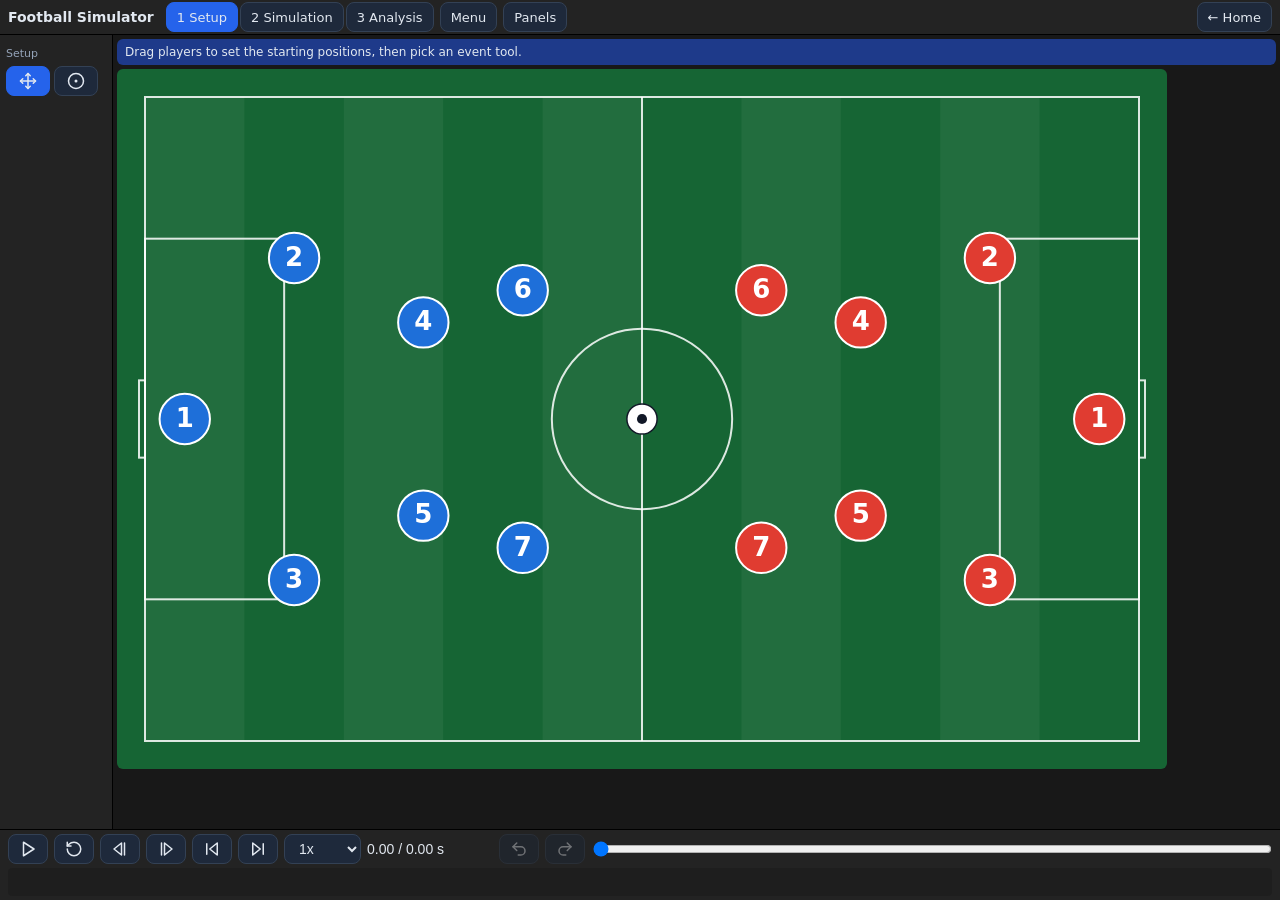
==== football-replay/index.html @ cb2933fd "ui: inline SVG icons (Lucide) with title and aria-label on tool and timeline buttons" ====
<!doctype html>
<html lang="en">
<head>
<meta charset="utf-8">
<meta name="viewport" content="width=device-width,initial-scale=1">
<title>Football Scenario Simulator</title>
<style>
*{box-sizing:border-box}
body{margin:0;height:100dvh;overflow:hidden;font-family:system-ui,"Segoe UI",Roboto,sans-serif;background:#1a1a1a;color:#e2e8f0}
button,select,input[type=checkbox],a.back,summary{min-height:44px}
button,a.back,summary{min-width:44px;display:inline-flex;align-items:center;justify-content:center;font:inherit;font-size:13px;background:#1e293b;color:#e2e8f0;border:1px solid #334155;border-radius:8px;padding:4px 10px;cursor:pointer;text-decoration:none;list-style:none}
summary::-webkit-details-marker{display:none}
button:hover,summary:hover{border-color:#64748b}
button.tool.on,button[aria-pressed=true]{background:#2563eb;border-color:#2563eb}
select{font:inherit;font-size:13px;background:#1e293b;color:#e2e8f0;border:1px solid #334155;border-radius:8px;padding:4px 8px}
label{font-size:13px;display:flex;align-items:center;gap:4px;min-height:44px}
input[type=checkbox]{min-width:24px}
:focus-visible{outline:3px solid #fbbf24;outline-offset:2px}
.wrap{height:100dvh;display:grid;gap:1px;background:#000;grid-template-columns:112px minmax(0,1fr);grid-template-rows:auto minmax(0,1fr) auto;grid-template-areas:"head head" "tools view" "time time"}
header{grid-area:head;display:flex;align-items:center;gap:6px;padding:2px 8px;background:#232323;min-width:0}
h1{font-size:14px;margin:0 6px 0 0;white-space:nowrap}
.tb-phases{display:flex;gap:2px;order:1}
.tb-phases .tb-group{display:none}
.tb-menu-wrap{order:2}
.tb-menu{position:fixed;top:52px;left:8px;z-index:20;display:flex;flex-wrap:wrap;gap:6px;align-items:center;width:min(560px,calc(100vw - 16px));padding:8px;background:#232323;border:1px solid #000;box-shadow:0 8px 24px #000a}
#btn-props{order:3}
a.back{order:9;margin-left:auto}
.tb-group{font-size:11px;color:#94a3b8;margin:6px 0 2px}
#toolbar{display:contents}
.tb-tools{grid-area:tools;display:flex;flex-flow:row wrap;align-content:flex-start;gap:4px;padding:6px;background:#232323;overflow:auto}
.tb-wrap{display:contents}.tb-wrap[hidden]{display:none}
.tb-tools button{width:auto}.tb-group{width:100%}
.lbl{display:none}.ic{flex:none}
@media (pointer:coarse){.lbl{display:inline;margin-left:6px}}
#viewer{display:block;grid-area:view;overflow:auto;padding:4px;background:#181818;min-width:0}
#viewer canvas{display:block;margin-top:4px;touch-action:none;border-radius:6px;width:min(100%,calc((100dvh - 175px) * 1.4))}
#status{padding:2px 8px;border-radius:6px;background:#1e3a8a;font-size:12px;min-height:26px;display:flex;align-items:center}
#timeline{grid-area:time;background:#232323;padding:4px 8px}
#timeline .tl-panel{display:grid;grid-template-columns:max-content minmax(0,1fr);gap:4px 8px;align-items:center}
#timeline .tl-panel>:nth-child(1){overflow-x:auto;flex-wrap:nowrap;max-width:60vw}
#timeline .tl-panel>:nth-child(1){scrollbar-width:none}
#timeline .tl-panel>:nth-child(1)>*{flex:none}
#timeline .tl-panel>:nth-child(3){grid-column:1/-1;min-height:28px}
#timeline .tl-marker{height:24px;min-height:24px!important}
#props{position:fixed;top:52px;right:0;bottom:0;z-index:10;width:min(340px,75vw);padding:8px;background:#232323;overflow:auto;font-size:13px;box-shadow:-8px 0 24px #000a;transform:translateX(100%);visibility:hidden}
body.props-open #props{transform:none;visibility:visible}
#props>div:not(:empty){padding:6px 2px;border-bottom:1px solid #000}
#rotate{display:none}
#btn-tl{display:none}
@media (orientation:landscape) and (min-aspect-ratio:8/5){
.wrap{grid-template-columns:112px minmax(0,1fr) clamp(240px,30vw,340px);grid-template-areas:"head head head" "tools view props" "time time time"}
#props{position:static;grid-area:props;width:auto;transform:none;visibility:visible;box-shadow:none}
#btn-props{display:none}
}
@media (orientation:landscape) and (max-height:480px){
.wrap{grid-template-columns:112px minmax(0,1fr);grid-template-areas:"head head" "tools view" "time time"}
#props{position:fixed;grid-area:auto;width:min(340px,75vw);transform:translateX(100%);visibility:hidden;box-shadow:-8px 0 24px #000a}
body.props-open #props{transform:none;visibility:visible}
#btn-props{display:inline-flex}
button,select,input[type=checkbox],a.back,summary,label{min-height:32px}
header{padding:0 8px}
#props,.tb-menu{top:34px}
#timeline{padding:2px 8px}
#timeline .tl-panel button,#timeline .tl-panel select,#timeline .tl-scrub{min-height:32px}
#timeline .tl-panel{gap:2px 8px}
#viewer{padding:2px}
#viewer canvas{margin-top:2px;width:min(100%,calc((100dvh - 40px) * 1.5))}
/* timeline overlays the pitch bottom, status floats as a toast: pitch gets the full height (#44) */
#timeline{grid-area:view;align-self:end;z-index:5;background:#232323d9;max-height:50dvh;overflow:auto}
#timeline .tl-track{display:none}
body.tl-open #timeline .tl-track{display:block}
#status{position:fixed;top:36px;left:116px;z-index:4;max-width:50vw;min-height:0;font-size:11px;background:#1e3a8ae6;pointer-events:none}
#status:empty{display:none}
#btn-tl{display:inline-flex;order:3}
}
@media (pointer:fine){
button,select,input[type=checkbox],a.back,summary,label{min-height:30px}
#timeline .tl-panel button,#timeline .tl-panel select,#timeline .tl-scrub{min-height:30px;min-width:30px}
#props .ee-panel :is(button,select,input),#props .ap-panel :is(button,input){min-height:30px;min-width:30px}
#props,.tb-menu{top:40px}
}
@media (pointer:fine) and (min-height:481px){
#viewer canvas{width:min(100%,calc((100dvh - 150px) * 1.4))}
}
/* portrait phones: pitch first, tools as a bottom bar, timeline last (#14) */
@media (orientation:portrait) and (max-width:700px){
.wrap{grid-template-columns:minmax(0,1fr);grid-template-rows:auto minmax(0,1fr) auto auto;grid-template-areas:"head" "view" "tools" "time"}
header{flex-wrap:wrap}
#viewer canvas{width:100%}
.tb-tools{flex-wrap:nowrap;overflow-x:auto;overflow-y:hidden}
.tb-wrap{display:flex;gap:4px;flex:none;align-items:center}.tb-wrap[hidden]{display:none}
.tb-tools button{width:auto;flex:none}
}
</style>
</head>
<body>
<div class="wrap">
  <header>
    <h1>Football Simulator</h1>
    <button id="btn-props" type="button" aria-controls="props" aria-expanded="false">Panels</button>
    <a class="back" href="../">← Home</a>
  </header>
  <div id="toolbar" role="toolbar" aria-label="Tools"></div>
  <main id="viewer">
    <div id="status" role="status" aria-live="polite"></div>
    <canvas id="pitch" role="img" aria-label="Football pitch with players and ball. Use the status line and panels for the current state."></canvas>
  </main>
  <div id="timeline"></div>
  <aside id="props" aria-label="Properties">
    <div id="flow"></div>
    <div id="setup"></div>
    <div id="editor"></div>
    <div id="annotations"></div>
    <div id="analysis"></div>
  </aside>
</div>
<div id="rotate" role="alert">Rotate your phone to landscape to use the simulator.</div>
<script type="module" src="./ui/app.js"></script>
<script type="module" src="./ui/layout.js"></script>
</body>
</html>
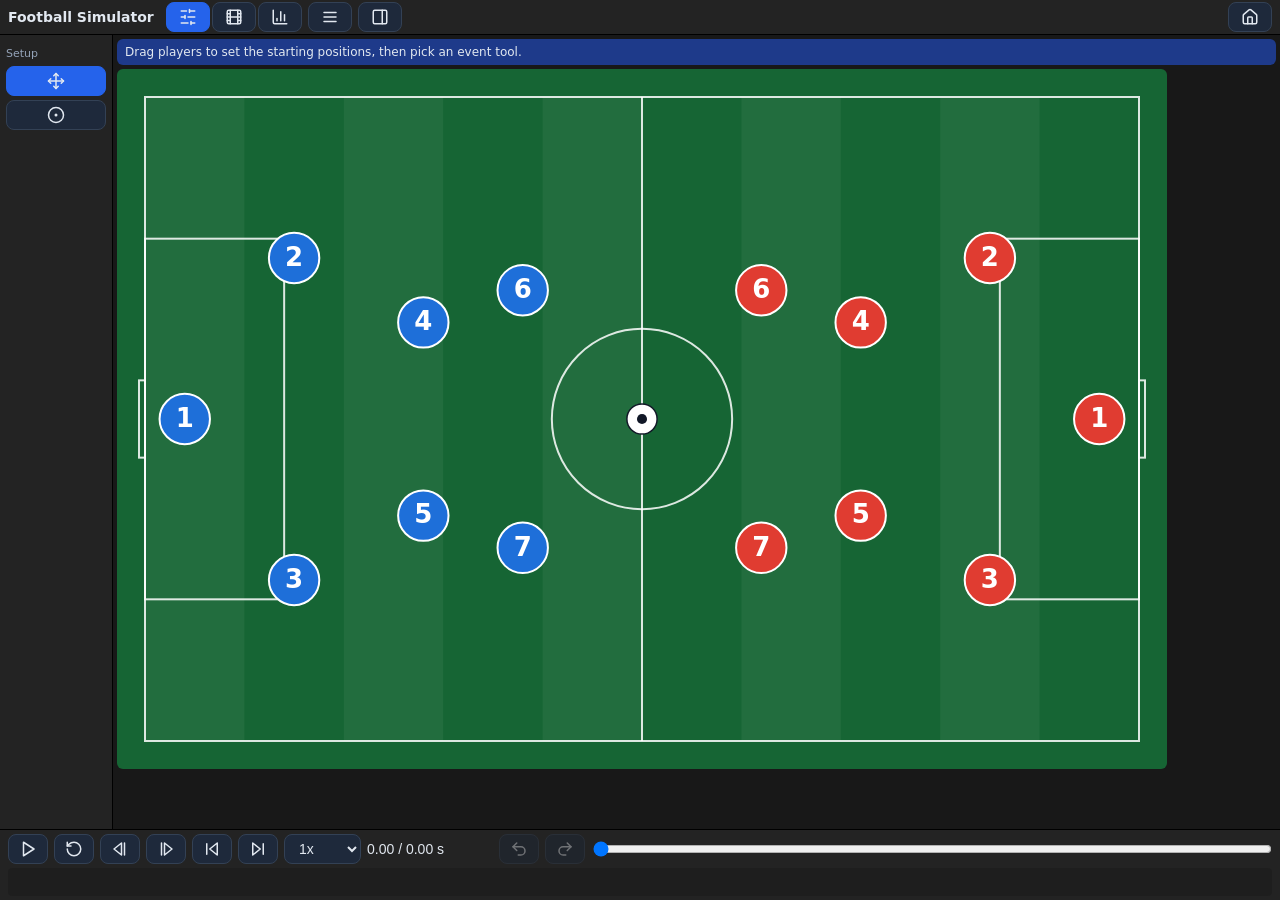
==== commit f712ae91: "ui: icons for header, phase tabs and menu; tool column back to one vertical list" ====
--- a/football-replay/index.html
+++ b/football-replay/index.html
@@ -27,9 +27,9 @@
 a.back{order:9;margin-left:auto}
 .tb-group{font-size:11px;color:#94a3b8;margin:6px 0 2px}
 #toolbar{display:contents}
-.tb-tools{grid-area:tools;display:flex;flex-flow:row wrap;align-content:flex-start;gap:4px;padding:6px;background:#232323;overflow:auto}
+.tb-tools{grid-area:tools;display:flex;flex-direction:column;gap:4px;padding:6px;background:#232323;overflow:auto}
 .tb-wrap{display:contents}.tb-wrap[hidden]{display:none}
-.tb-tools button{width:auto}.tb-group{width:100%}
+.tb-tools button{width:100%}
 .lbl{display:none}.ic{flex:none}
 @media (pointer:coarse){.lbl{display:inline;margin-left:6px}}
 #viewer{display:block;grid-area:view;overflow:auto;padding:4px;background:#181818;min-width:0}
@@ -87,7 +87,7 @@
 .wrap{grid-template-columns:minmax(0,1fr);grid-template-rows:auto minmax(0,1fr) auto auto;grid-template-areas:"head" "view" "tools" "time"}
 header{flex-wrap:wrap}
 #viewer canvas{width:100%}
-.tb-tools{flex-wrap:nowrap;overflow-x:auto;overflow-y:hidden}
+.tb-tools{flex-direction:row;overflow-x:auto;overflow-y:hidden}
 .tb-wrap{display:flex;gap:4px;flex:none;align-items:center}.tb-wrap[hidden]{display:none}
 .tb-tools button{width:auto;flex:none}
 }
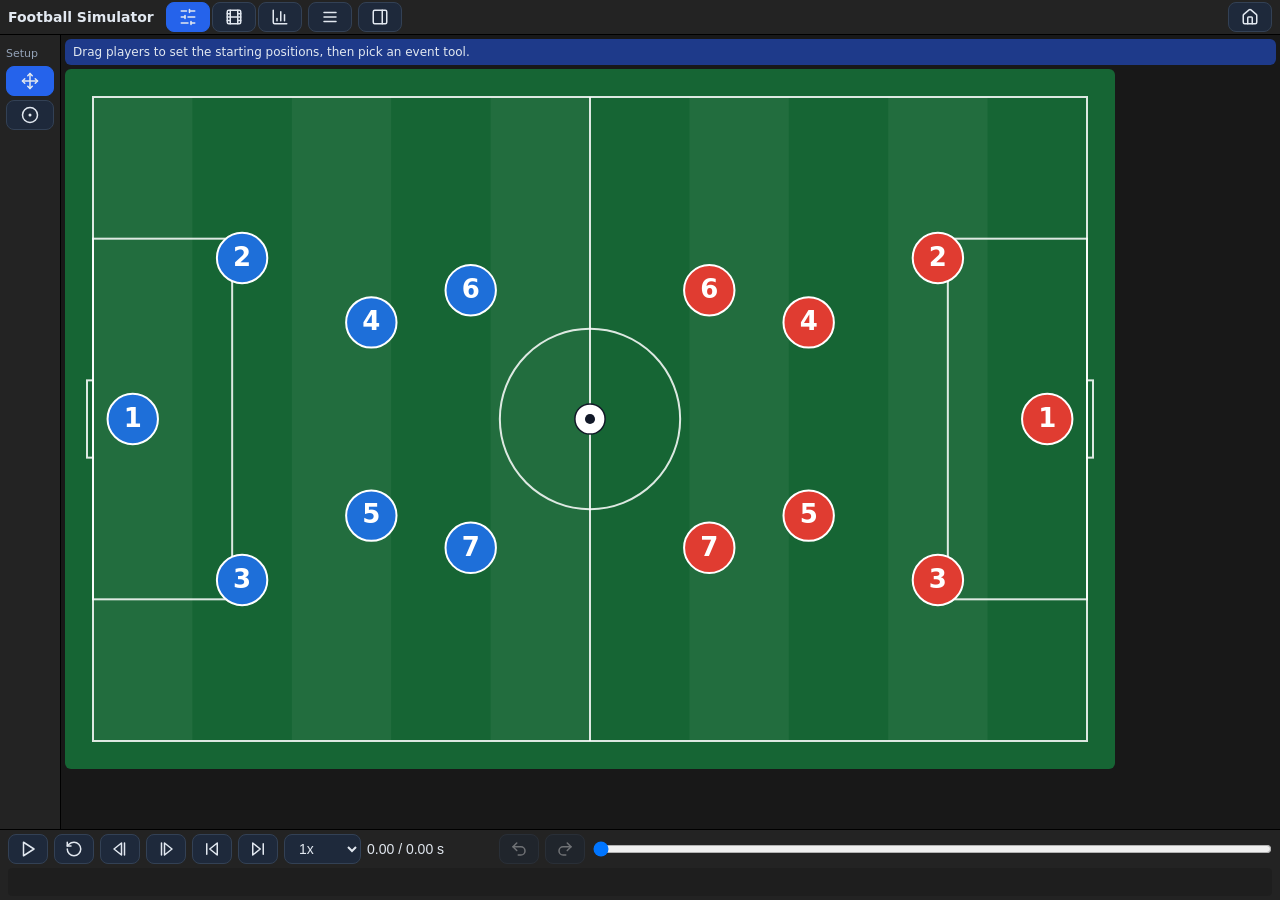
==== commit feeb0750: "ui: narrower tool column (60px) on mouse devices, 112px on touch" ====
--- a/football-replay/index.html
+++ b/football-replay/index.html
@@ -16,7 +16,7 @@
 label{font-size:13px;display:flex;align-items:center;gap:4px;min-height:44px}
 input[type=checkbox]{min-width:24px}
 :focus-visible{outline:3px solid #fbbf24;outline-offset:2px}
-.wrap{height:100dvh;display:grid;gap:1px;background:#000;grid-template-columns:112px minmax(0,1fr);grid-template-rows:auto minmax(0,1fr) auto;grid-template-areas:"head head" "tools view" "time time"}
+.wrap{height:100dvh;display:grid;gap:1px;background:#000;grid-template-columns:var(--tools-w) minmax(0,1fr);grid-template-rows:auto minmax(0,1fr) auto;grid-template-areas:"head head" "tools view" "time time"}
 header{grid-area:head;display:flex;align-items:center;gap:6px;padding:2px 8px;background:#232323;min-width:0}
 h1{font-size:14px;margin:0 6px 0 0;white-space:nowrap}
 .tb-phases{display:flex;gap:2px;order:1}
@@ -30,8 +30,8 @@
 .tb-tools{grid-area:tools;display:flex;flex-direction:column;gap:4px;padding:6px;background:#232323;overflow:auto}
 .tb-wrap{display:contents}.tb-wrap[hidden]{display:none}
 .tb-tools button{width:100%}
-.lbl{display:none}.ic{flex:none}
-@media (pointer:coarse){.lbl{display:inline;margin-left:6px}}
+:root{--tools-w:60px}.lbl{display:none}.ic{flex:none}
+@media (pointer:coarse){:root{--tools-w:112px}.lbl{display:inline;margin-left:6px}}
 #viewer{display:block;grid-area:view;overflow:auto;padding:4px;background:#181818;min-width:0}
 #viewer canvas{display:block;margin-top:4px;touch-action:none;border-radius:6px;width:min(100%,calc((100dvh - 175px) * 1.4))}
 #status{padding:2px 8px;border-radius:6px;background:#1e3a8a;font-size:12px;min-height:26px;display:flex;align-items:center}
@@ -48,12 +48,12 @@
 #rotate{display:none}
 #btn-tl{display:none}
 @media (orientation:landscape) and (min-aspect-ratio:8/5){
-.wrap{grid-template-columns:112px minmax(0,1fr) clamp(240px,30vw,340px);grid-template-areas:"head head head" "tools view props" "time time time"}
+.wrap{grid-template-columns:var(--tools-w) minmax(0,1fr) clamp(240px,30vw,340px);grid-template-areas:"head head head" "tools view props" "time time time"}
 #props{position:static;grid-area:props;width:auto;transform:none;visibility:visible;box-shadow:none}
 #btn-props{display:none}
 }
 @media (orientation:landscape) and (max-height:480px){
-.wrap{grid-template-columns:112px minmax(0,1fr);grid-template-areas:"head head" "tools view" "time time"}
+.wrap{grid-template-columns:var(--tools-w) minmax(0,1fr);grid-template-areas:"head head" "tools view" "time time"}
 #props{position:fixed;grid-area:auto;width:min(340px,75vw);transform:translateX(100%);visibility:hidden;box-shadow:-8px 0 24px #000a}
 body.props-open #props{transform:none;visibility:visible}
 #btn-props{display:inline-flex}
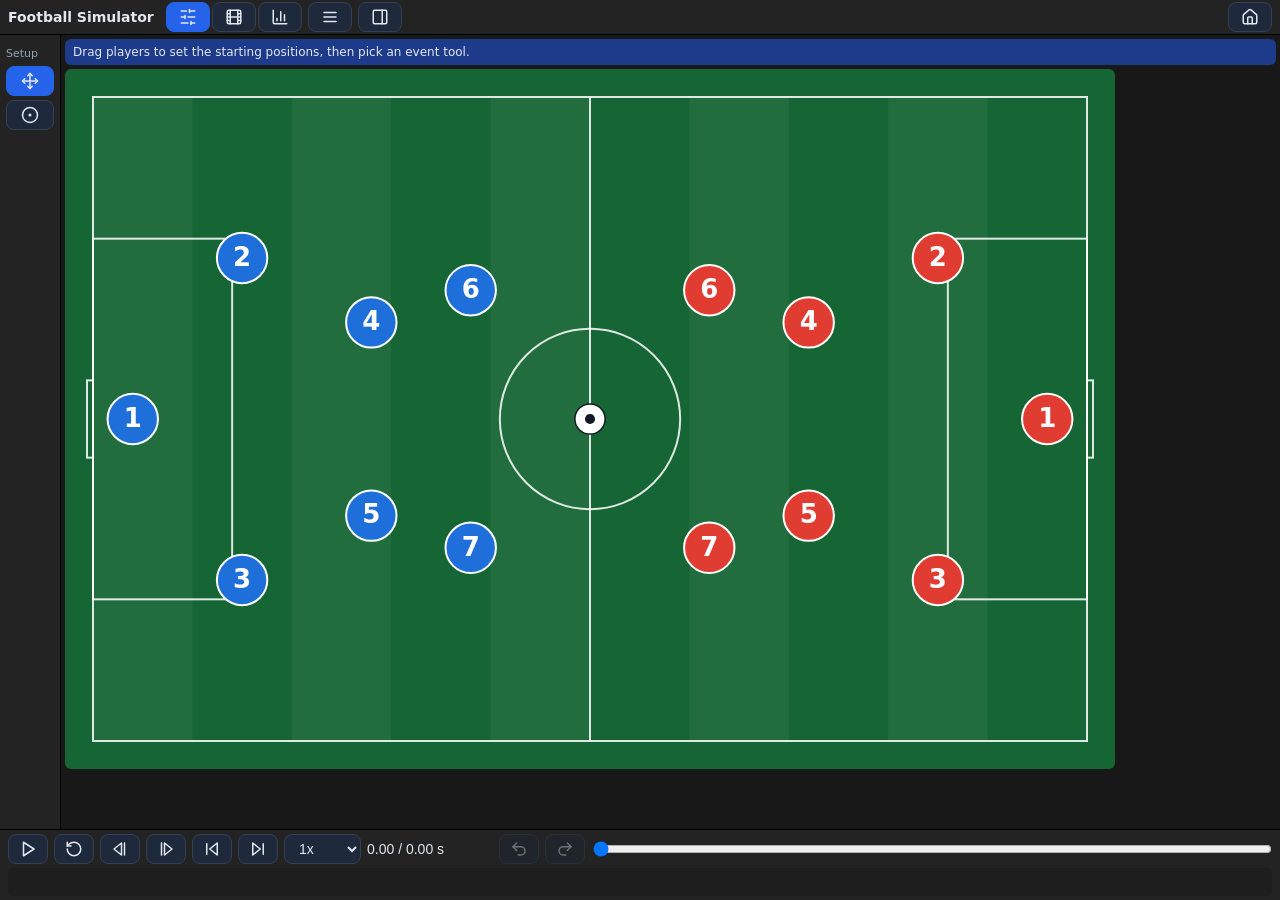
==== commit f6f74c8c: "events: add Receive (take a loose ball); hide scrollbars" ====
--- a/football-replay/index.html
+++ b/football-replay/index.html
@@ -30,6 +30,7 @@
 .tb-tools{grid-area:tools;display:flex;flex-direction:column;gap:4px;padding:6px;background:#232323;overflow:auto}
 .tb-wrap{display:contents}.tb-wrap[hidden]{display:none}
 .tb-tools button{width:100%}
+*{scrollbar-width:none}*::-webkit-scrollbar{display:none}
 :root{--tools-w:60px}.lbl{display:none}.ic{flex:none}
 @media (pointer:coarse){:root{--tools-w:112px}.lbl{display:inline;margin-left:6px}}
 #viewer{display:block;grid-area:view;overflow:auto;padding:4px;background:#181818;min-width:0}
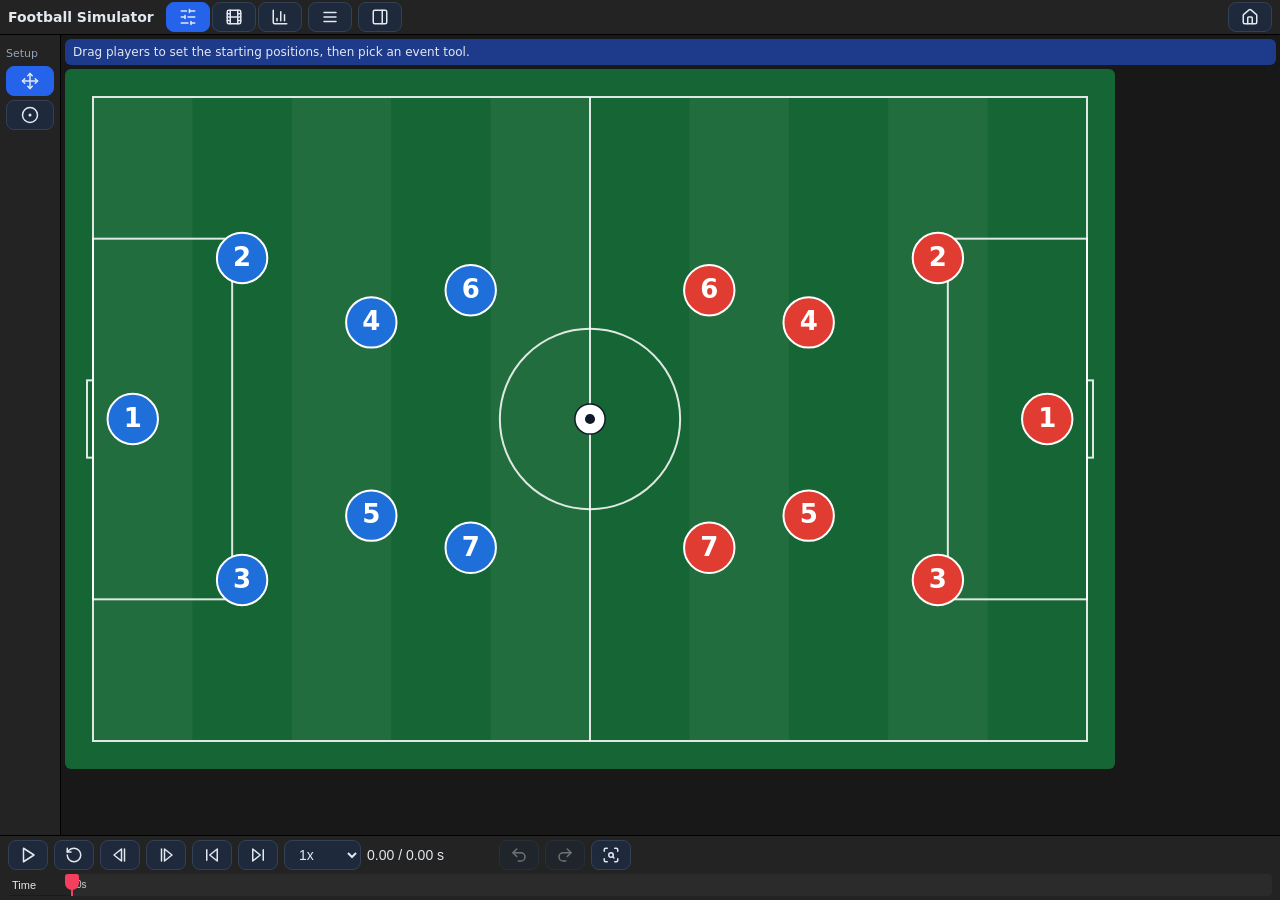
==== commit 277847ad: "timeline: After Effects style layers, bars, ruler and playhead" ====
--- a/football-replay/index.html
+++ b/football-replay/index.html
@@ -41,8 +41,7 @@
 #timeline .tl-panel>:nth-child(1){overflow-x:auto;flex-wrap:nowrap;max-width:60vw}
 #timeline .tl-panel>:nth-child(1){scrollbar-width:none}
 #timeline .tl-panel>:nth-child(1)>*{flex:none}
-#timeline .tl-panel>:nth-child(3){grid-column:1/-1;min-height:28px}
-#timeline .tl-marker{height:24px;min-height:24px!important}
+#timeline .tl-panel>:nth-child(2){grid-column:1/-1}
 #props{position:fixed;top:52px;right:0;bottom:0;z-index:10;width:min(340px,75vw);padding:8px;background:#232323;overflow:auto;font-size:13px;box-shadow:-8px 0 24px #000a;transform:translateX(100%);visibility:hidden}
 body.props-open #props{transform:none;visibility:visible}
 #props>div:not(:empty){padding:6px 2px;border-bottom:1px solid #000}
@@ -62,7 +61,7 @@
 header{padding:0 8px}
 #props,.tb-menu{top:34px}
 #timeline{padding:2px 8px}
-#timeline .tl-panel button,#timeline .tl-panel select,#timeline .tl-scrub{min-height:32px}
+#timeline .tl-panel button,#timeline .tl-panel select{min-height:32px}
 #timeline .tl-panel{gap:2px 8px}
 #viewer{padding:2px}
 #viewer canvas{margin-top:2px;width:min(100%,calc((100dvh - 40px) * 1.5))}
@@ -76,7 +75,7 @@
 }
 @media (pointer:fine){
 button,select,input[type=checkbox],a.back,summary,label{min-height:30px}
-#timeline .tl-panel button,#timeline .tl-panel select,#timeline .tl-scrub{min-height:30px;min-width:30px}
+#timeline .tl-panel button,#timeline .tl-panel select{min-height:30px;min-width:30px}
 #props .ee-panel :is(button,select,input),#props .ap-panel :is(button,input){min-height:30px;min-width:30px}
 #props,.tb-menu{top:40px}
 }
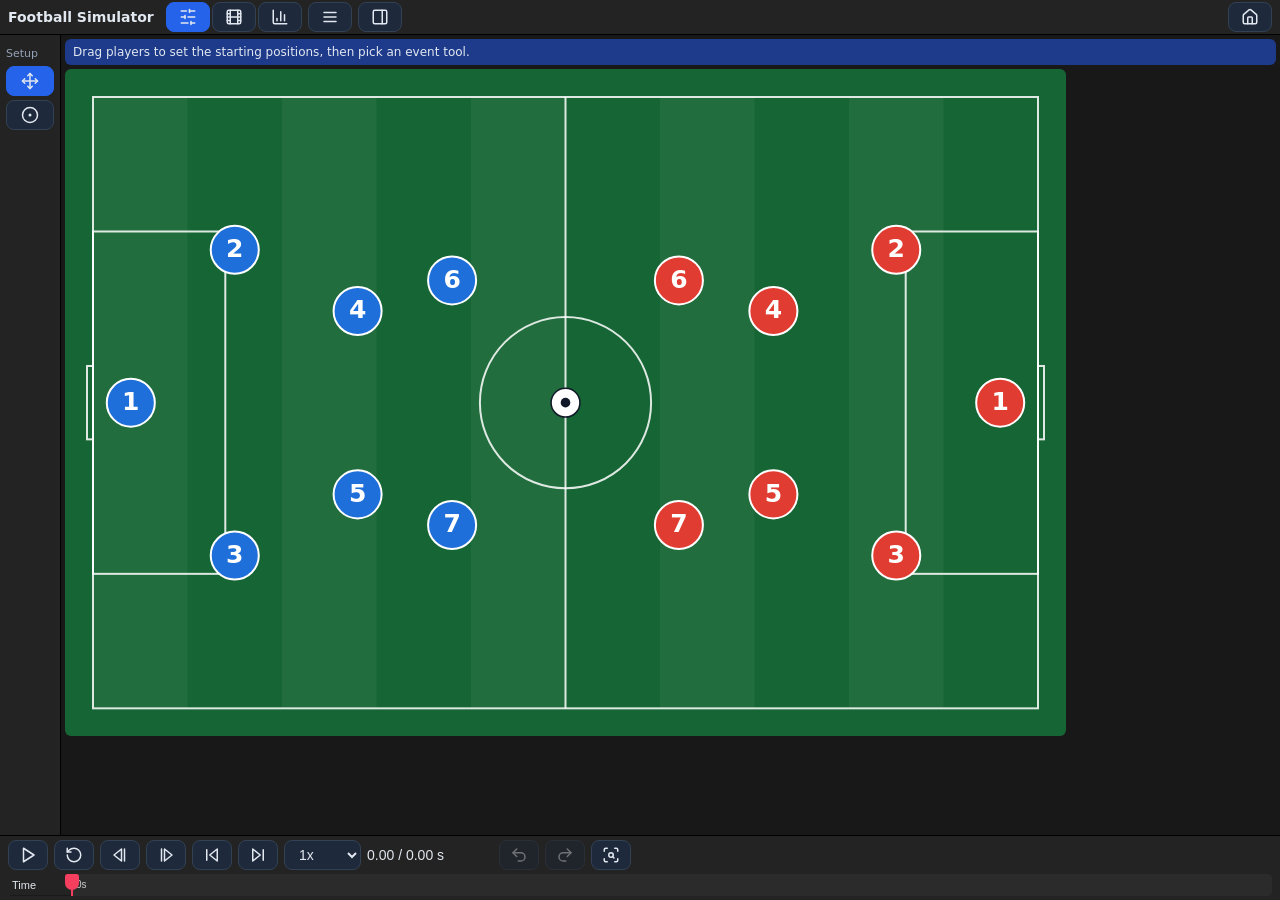
==== commit 6c33ee23: "layout: leave room for the taller timeline under the pitch" ====
--- a/football-replay/index.html
+++ b/football-replay/index.html
@@ -80,7 +80,7 @@
 #props,.tb-menu{top:40px}
 }
 @media (pointer:fine) and (min-height:481px){
-#viewer canvas{width:min(100%,calc((100dvh - 150px) * 1.4))}
+#viewer canvas{width:min(100%,calc((100dvh - 185px) * 1.4))}
 }
 /* portrait phones: pitch first, tools as a bottom bar, timeline last (#14) */
 @media (orientation:portrait) and (max-width:700px){
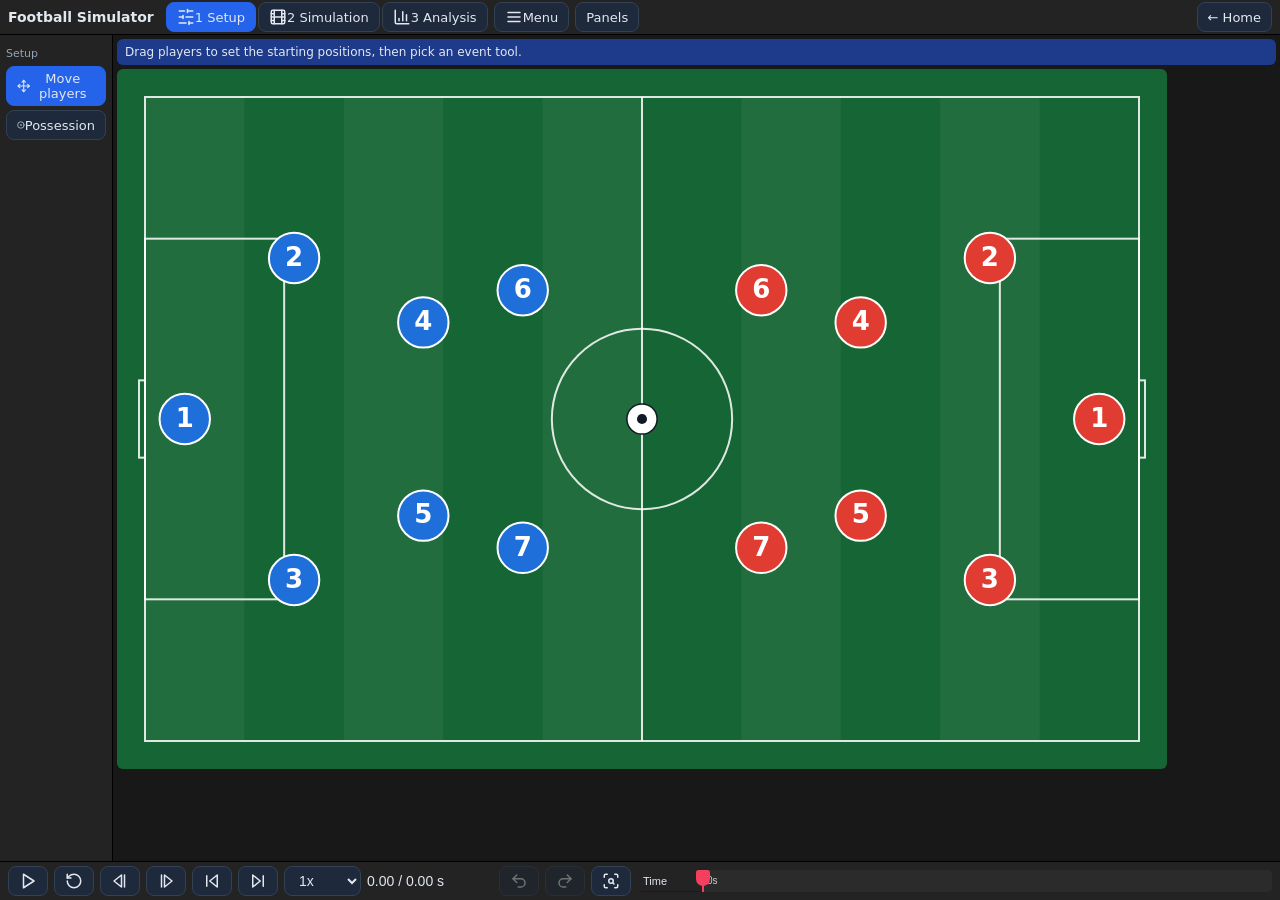
==== commit d770f9fe: "Merge pull request #62 from eriskcn/feat/open-issues Open issues batch: tests, mobile layout, touch," ====
--- a/football-replay/index.html
+++ b/football-replay/index.html
@@ -16,7 +16,7 @@
 label{font-size:13px;display:flex;align-items:center;gap:4px;min-height:44px}
 input[type=checkbox]{min-width:24px}
 :focus-visible{outline:3px solid #fbbf24;outline-offset:2px}
-.wrap{height:100dvh;display:grid;gap:1px;background:#000;grid-template-columns:var(--tools-w) minmax(0,1fr);grid-template-rows:auto minmax(0,1fr) auto;grid-template-areas:"head head" "tools view" "time time"}
+.wrap{height:100dvh;display:grid;gap:1px;background:#000;grid-template-columns:112px minmax(0,1fr);grid-template-rows:auto minmax(0,1fr) auto;grid-template-areas:"head head" "tools view" "time time"}
 header{grid-area:head;display:flex;align-items:center;gap:6px;padding:2px 8px;background:#232323;min-width:0}
 h1{font-size:14px;margin:0 6px 0 0;white-space:nowrap}
 .tb-phases{display:flex;gap:2px;order:1}
@@ -29,10 +29,7 @@
 #toolbar{display:contents}
 .tb-tools{grid-area:tools;display:flex;flex-direction:column;gap:4px;padding:6px;background:#232323;overflow:auto}
 .tb-wrap{display:contents}.tb-wrap[hidden]{display:none}
-.tb-tools button{width:100%}
-*{scrollbar-width:none}*::-webkit-scrollbar{display:none}
-:root{--tools-w:60px}.lbl{display:none}.ic{flex:none}
-@media (pointer:coarse){:root{--tools-w:112px}.lbl{display:inline;margin-left:6px}}
+.tb-tools button{justify-content:flex-start;width:100%}
 #viewer{display:block;grid-area:view;overflow:auto;padding:4px;background:#181818;min-width:0}
 #viewer canvas{display:block;margin-top:4px;touch-action:none;border-radius:6px;width:min(100%,calc((100dvh - 175px) * 1.4))}
 #status{padding:2px 8px;border-radius:6px;background:#1e3a8a;font-size:12px;min-height:26px;display:flex;align-items:center}
@@ -41,19 +38,20 @@
 #timeline .tl-panel>:nth-child(1){overflow-x:auto;flex-wrap:nowrap;max-width:60vw}
 #timeline .tl-panel>:nth-child(1){scrollbar-width:none}
 #timeline .tl-panel>:nth-child(1)>*{flex:none}
-#timeline .tl-panel>:nth-child(2){grid-column:1/-1}
+#timeline .tl-panel>:nth-child(3){grid-column:1/-1;min-height:28px}
+#timeline .tl-marker{height:24px;min-height:24px!important}
 #props{position:fixed;top:52px;right:0;bottom:0;z-index:10;width:min(340px,75vw);padding:8px;background:#232323;overflow:auto;font-size:13px;box-shadow:-8px 0 24px #000a;transform:translateX(100%);visibility:hidden}
 body.props-open #props{transform:none;visibility:visible}
 #props>div:not(:empty){padding:6px 2px;border-bottom:1px solid #000}
 #rotate{display:none}
 #btn-tl{display:none}
 @media (orientation:landscape) and (min-aspect-ratio:8/5){
-.wrap{grid-template-columns:var(--tools-w) minmax(0,1fr) clamp(240px,30vw,340px);grid-template-areas:"head head head" "tools view props" "time time time"}
+.wrap{grid-template-columns:112px minmax(0,1fr) clamp(240px,30vw,340px);grid-template-areas:"head head head" "tools view props" "time time time"}
 #props{position:static;grid-area:props;width:auto;transform:none;visibility:visible;box-shadow:none}
 #btn-props{display:none}
 }
 @media (orientation:landscape) and (max-height:480px){
-.wrap{grid-template-columns:var(--tools-w) minmax(0,1fr);grid-template-areas:"head head" "tools view" "time time"}
+.wrap{grid-template-columns:112px minmax(0,1fr);grid-template-areas:"head head" "tools view" "time time"}
 #props{position:fixed;grid-area:auto;width:min(340px,75vw);transform:translateX(100%);visibility:hidden;box-shadow:-8px 0 24px #000a}
 body.props-open #props{transform:none;visibility:visible}
 #btn-props{display:inline-flex}
@@ -61,7 +59,7 @@
 header{padding:0 8px}
 #props,.tb-menu{top:34px}
 #timeline{padding:2px 8px}
-#timeline .tl-panel button,#timeline .tl-panel select{min-height:32px}
+#timeline .tl-panel button,#timeline .tl-panel select,#timeline .tl-scrub{min-height:32px}
 #timeline .tl-panel{gap:2px 8px}
 #viewer{padding:2px}
 #viewer canvas{margin-top:2px;width:min(100%,calc((100dvh - 40px) * 1.5))}
@@ -75,12 +73,12 @@
 }
 @media (pointer:fine){
 button,select,input[type=checkbox],a.back,summary,label{min-height:30px}
-#timeline .tl-panel button,#timeline .tl-panel select{min-height:30px;min-width:30px}
+#timeline .tl-panel button,#timeline .tl-panel select,#timeline .tl-scrub{min-height:30px;min-width:30px}
 #props .ee-panel :is(button,select,input),#props .ap-panel :is(button,input){min-height:30px;min-width:30px}
 #props,.tb-menu{top:40px}
 }
 @media (pointer:fine) and (min-height:481px){
-#viewer canvas{width:min(100%,calc((100dvh - 185px) * 1.4))}
+#viewer canvas{width:min(100%,calc((100dvh - 150px) * 1.4))}
 }
 /* portrait phones: pitch first, tools as a bottom bar, timeline last (#14) */
 @media (orientation:portrait) and (max-width:700px){
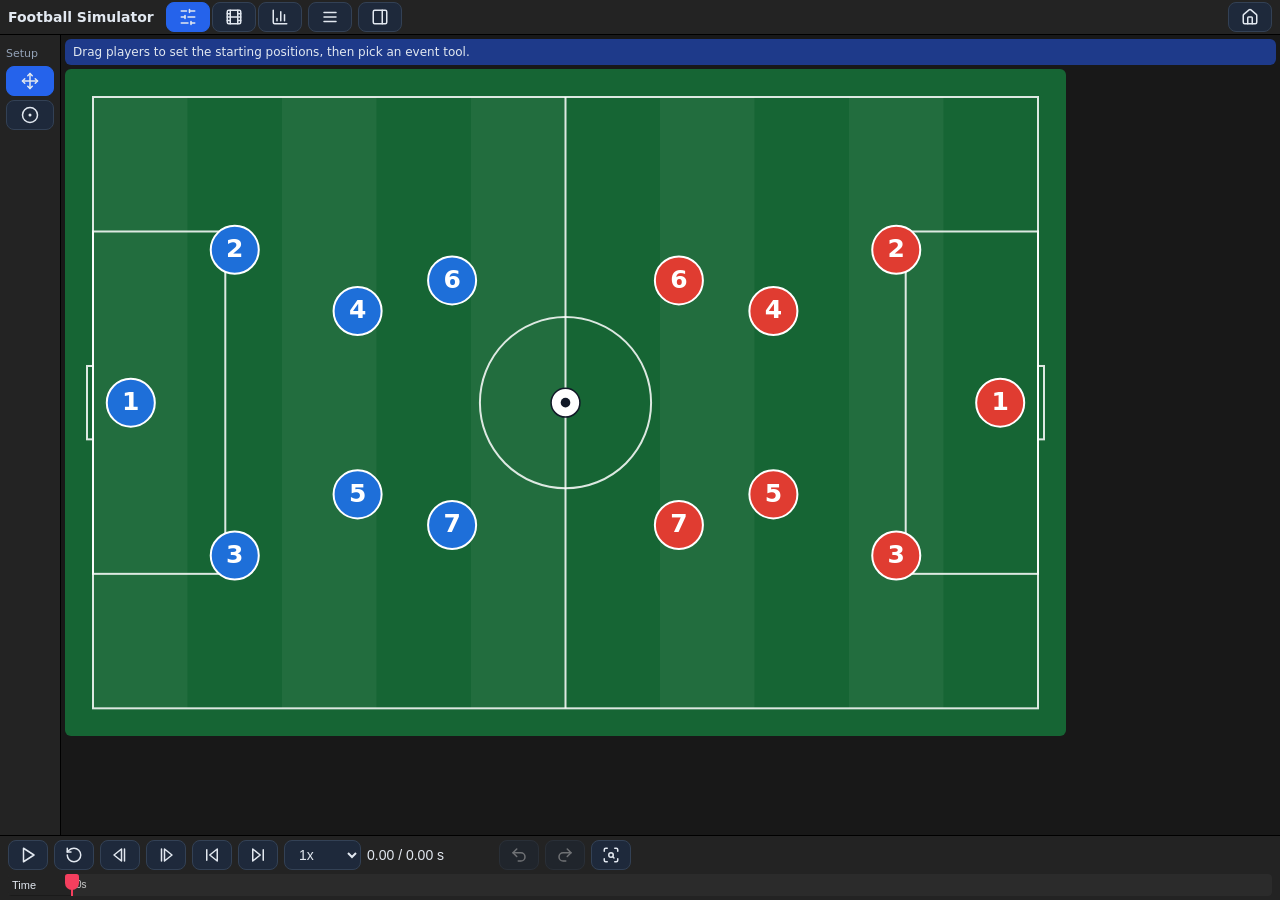
==== commit be8eaf56: "Merge pull request #63 from eriskcn/feat/icons ui: icon buttons with hover text (stacked on #62)" ====
--- a/football-replay/index.html
+++ b/football-replay/index.html
@@ -16,7 +16,7 @@
 label{font-size:13px;display:flex;align-items:center;gap:4px;min-height:44px}
 input[type=checkbox]{min-width:24px}
 :focus-visible{outline:3px solid #fbbf24;outline-offset:2px}
-.wrap{height:100dvh;display:grid;gap:1px;background:#000;grid-template-columns:112px minmax(0,1fr);grid-template-rows:auto minmax(0,1fr) auto;grid-template-areas:"head head" "tools view" "time time"}
+.wrap{height:100dvh;display:grid;gap:1px;background:#000;grid-template-columns:var(--tools-w) minmax(0,1fr);grid-template-rows:auto minmax(0,1fr) auto;grid-template-areas:"head head" "tools view" "time time"}
 header{grid-area:head;display:flex;align-items:center;gap:6px;padding:2px 8px;background:#232323;min-width:0}
 h1{font-size:14px;margin:0 6px 0 0;white-space:nowrap}
 .tb-phases{display:flex;gap:2px;order:1}
@@ -29,7 +29,10 @@
 #toolbar{display:contents}
 .tb-tools{grid-area:tools;display:flex;flex-direction:column;gap:4px;padding:6px;background:#232323;overflow:auto}
 .tb-wrap{display:contents}.tb-wrap[hidden]{display:none}
-.tb-tools button{justify-content:flex-start;width:100%}
+.tb-tools button{width:100%}
+*{scrollbar-width:none}*::-webkit-scrollbar{display:none}
+:root{--tools-w:60px}.lbl{display:none}.ic{flex:none}
+@media (pointer:coarse){:root{--tools-w:112px}.lbl{display:inline;margin-left:6px}}
 #viewer{display:block;grid-area:view;overflow:auto;padding:4px;background:#181818;min-width:0}
 #viewer canvas{display:block;margin-top:4px;touch-action:none;border-radius:6px;width:min(100%,calc((100dvh - 175px) * 1.4))}
 #status{padding:2px 8px;border-radius:6px;background:#1e3a8a;font-size:12px;min-height:26px;display:flex;align-items:center}
@@ -38,20 +41,19 @@
 #timeline .tl-panel>:nth-child(1){overflow-x:auto;flex-wrap:nowrap;max-width:60vw}
 #timeline .tl-panel>:nth-child(1){scrollbar-width:none}
 #timeline .tl-panel>:nth-child(1)>*{flex:none}
-#timeline .tl-panel>:nth-child(3){grid-column:1/-1;min-height:28px}
-#timeline .tl-marker{height:24px;min-height:24px!important}
+#timeline .tl-panel>:nth-child(2){grid-column:1/-1}
 #props{position:fixed;top:52px;right:0;bottom:0;z-index:10;width:min(340px,75vw);padding:8px;background:#232323;overflow:auto;font-size:13px;box-shadow:-8px 0 24px #000a;transform:translateX(100%);visibility:hidden}
 body.props-open #props{transform:none;visibility:visible}
 #props>div:not(:empty){padding:6px 2px;border-bottom:1px solid #000}
 #rotate{display:none}
 #btn-tl{display:none}
 @media (orientation:landscape) and (min-aspect-ratio:8/5){
-.wrap{grid-template-columns:112px minmax(0,1fr) clamp(240px,30vw,340px);grid-template-areas:"head head head" "tools view props" "time time time"}
+.wrap{grid-template-columns:var(--tools-w) minmax(0,1fr) clamp(240px,30vw,340px);grid-template-areas:"head head head" "tools view props" "time time time"}
 #props{position:static;grid-area:props;width:auto;transform:none;visibility:visible;box-shadow:none}
 #btn-props{display:none}
 }
 @media (orientation:landscape) and (max-height:480px){
-.wrap{grid-template-columns:112px minmax(0,1fr);grid-template-areas:"head head" "tools view" "time time"}
+.wrap{grid-template-columns:var(--tools-w) minmax(0,1fr);grid-template-areas:"head head" "tools view" "time time"}
 #props{position:fixed;grid-area:auto;width:min(340px,75vw);transform:translateX(100%);visibility:hidden;box-shadow:-8px 0 24px #000a}
 body.props-open #props{transform:none;visibility:visible}
 #btn-props{display:inline-flex}
@@ -59,7 +61,7 @@
 header{padding:0 8px}
 #props,.tb-menu{top:34px}
 #timeline{padding:2px 8px}
-#timeline .tl-panel button,#timeline .tl-panel select,#timeline .tl-scrub{min-height:32px}
+#timeline .tl-panel button,#timeline .tl-panel select{min-height:32px}
 #timeline .tl-panel{gap:2px 8px}
 #viewer{padding:2px}
 #viewer canvas{margin-top:2px;width:min(100%,calc((100dvh - 40px) * 1.5))}
@@ -73,12 +75,12 @@
 }
 @media (pointer:fine){
 button,select,input[type=checkbox],a.back,summary,label{min-height:30px}
-#timeline .tl-panel button,#timeline .tl-panel select,#timeline .tl-scrub{min-height:30px;min-width:30px}
+#timeline .tl-panel button,#timeline .tl-panel select{min-height:30px;min-width:30px}
 #props .ee-panel :is(button,select,input),#props .ap-panel :is(button,input){min-height:30px;min-width:30px}
 #props,.tb-menu{top:40px}
 }
 @media (pointer:fine) and (min-height:481px){
-#viewer canvas{width:min(100%,calc((100dvh - 150px) * 1.4))}
+#viewer canvas{width:min(100%,calc((100dvh - 185px) * 1.4))}
 }
 /* portrait phones: pitch first, tools as a bottom bar, timeline last (#14) */
 @media (orientation:portrait) and (max-width:700px){
